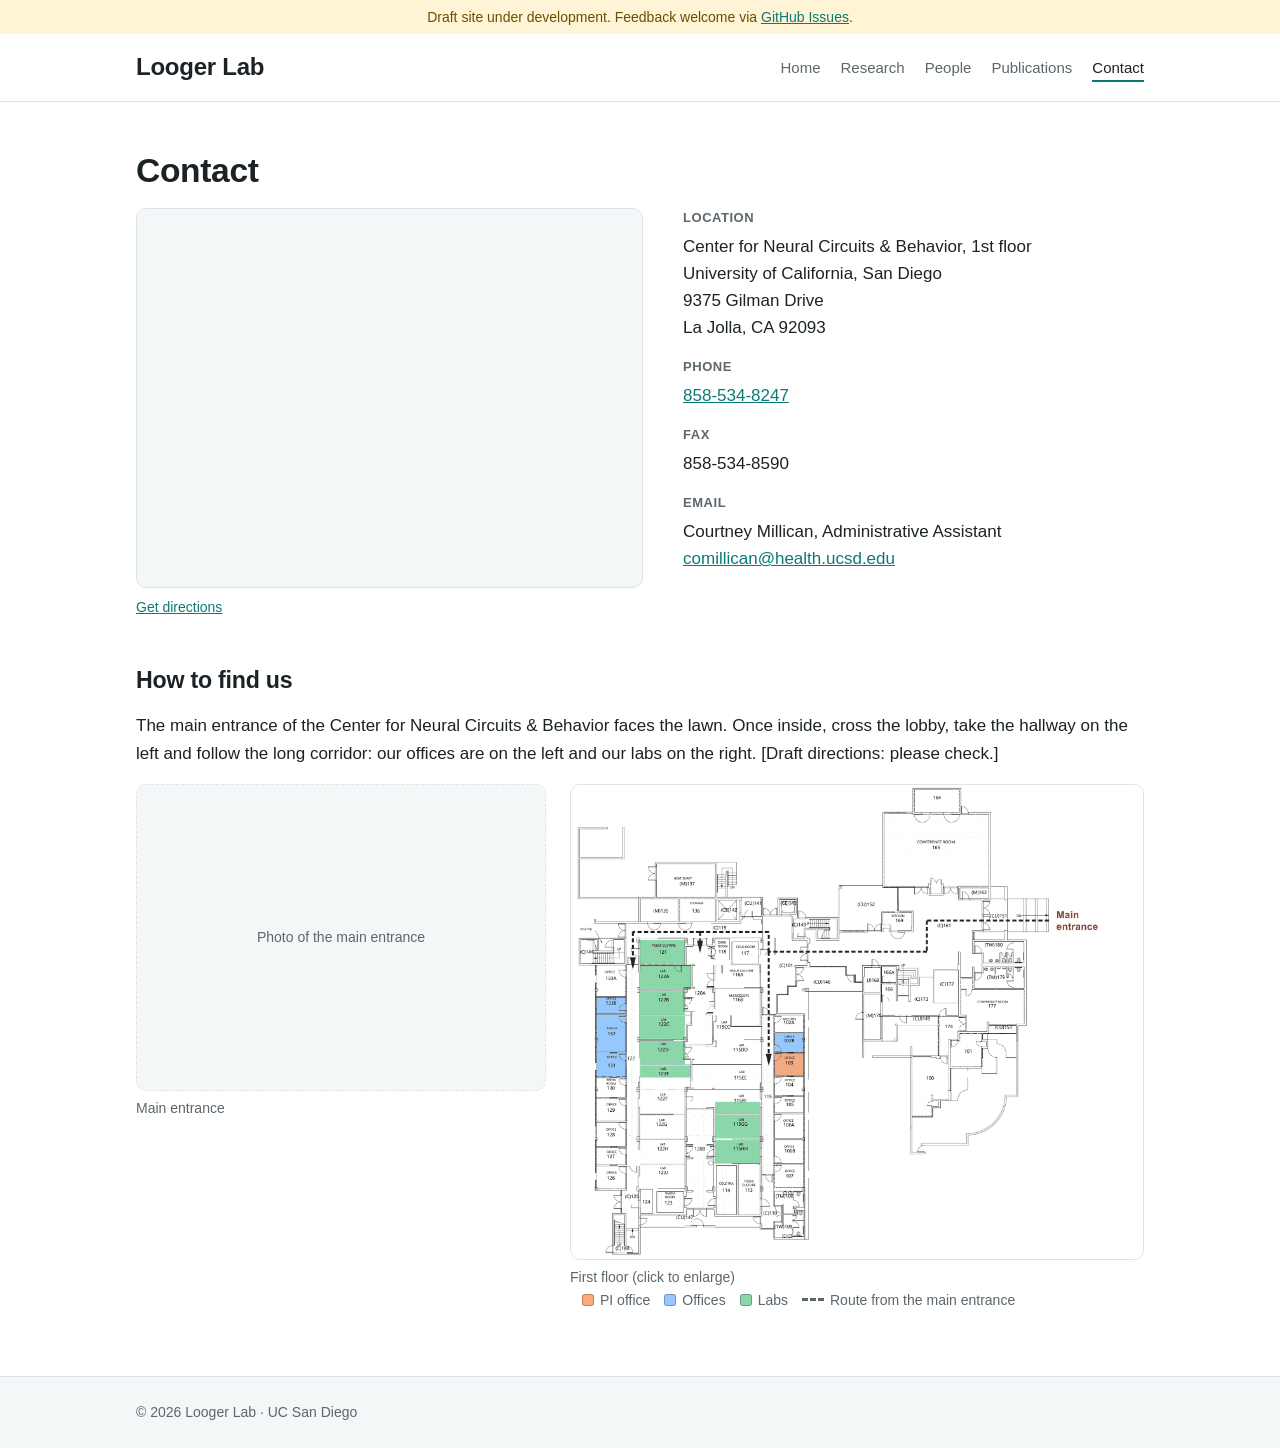
==== contact.html @ 71f17ec8 "Contact: How to find us section with annotated floor plan - Cleaned first-floor plan (no department " ====
<!doctype html>
<html lang="en">
<head>
  <meta charset="utf-8">
  <meta name="viewport" content="width=device-width, initial-scale=1">
  <!-- Draft: keep search engines out until launch. Remove this line when the site goes live. -->
  <meta name="robots" content="noindex, nofollow">
  <title>Contact · Looger Lab</title>
  <meta name="description" content="Contact and join the Looger Lab at UC San Diego.">
  <link rel="stylesheet" href="assets/css/style.css?v=be0a8bc3">
  <script src="assets/js/site.js?v=cc4ee8ab" defer></script>
</head>
<body>
  <main>
    <div class="container">
      <h1>Contact</h1>

      <div class="contact-layout">
        <div class="contact-map">
          <!-- Pin: Center for Neural Circuits & Behavior (32.875568, -117.238282) -->
          <iframe
            title="Map showing the Center for Neural Circuits and Behavior at UC San Diego"
            src="https://maps-api-ssl.google.com/maps?hl=en-US&amp;ll=32.875568,-117.238282&amp;q=32.875568,-117.238282+(Looger+Lab)&amp;z=17&amp;output=embed"
            loading="lazy"
            referrerpolicy="no-referrer-when-downgrade"
            allowfullscreen></iframe>
          <p class="map-link"><a href="https://www.google.com/maps/dir/?api=1&amp;destination=32.875568,-117.238282">Get directions</a></p>
        </div>

        <div class="contact-details">
          <dl>
            <dt>Location</dt>
            <dd>Center for Neural Circuits &amp; Behavior, 1st floor<br>University of California, San Diego<br>9375 Gilman Drive<br>La Jolla, CA 92093</dd>

            <dt>Phone</dt>
            <dd><a href="tel:+18585348247">858-534-8247</a></dd>

            <dt>Fax</dt>
            <dd>858-534-8590</dd>

            <dt>Email</dt>
            <dd>Courtney Millican, Administrative Assistant<br><a data-email="comillican [at] health.ucsd.edu">comillican [at] health.ucsd.edu</a></dd>
          </dl>
        </div>
      </div>

      <section class="find-us">
        <h2>How to find us</h2>
        <p>The main entrance of the Center for Neural Circuits &amp; Behavior faces the lawn. Once inside, cross the lobby, take the hallway on the left and follow the long corridor: our offices are on the left and our labs on the right. [Draft directions: please check.]</p>
        <div class="find-us-figures">
          <figure>
            <!-- Replace with: <img src="assets/img/contact/entrance.jpg" alt="Main entrance of the Center for Neural Circuits and Behavior"> -->
            <div class="figure-placeholder">Photo of the main entrance</div>
            <figcaption>Main entrance</figcaption>
          </figure>
          <figure class="floor-plan">
            <a href="assets/img/contact/floor-plan.png" title="Open the full-size floor plan"><img src="assets/img/contact/floor-plan.png" alt="First-floor plan of the Center for Neural Circuits and Behavior, with the Looger Lab offices and labs highlighted and a dashed route from the main entrance" loading="lazy"></a>
            <figcaption>
              First floor (click to enlarge)
              <span class="plan-legend">
                <span><i class="swatch swatch-pi"></i>PI office</span>
                <span><i class="swatch swatch-office"></i>Offices</span>
                <span><i class="swatch swatch-lab"></i>Labs</span>
                <span><i class="route-dash"></i>Route from the main entrance</span>
              </span>
            </figcaption>
          </figure>
        </div>
      </section>
    </div>
  </main>
</body>
</html>
---- assets/css/style.css ----
/* Looger Lab website — shared styles */

:root {
  --bg: #ffffff;
  --bg-alt: #f4f7f8;
  --text: #1c2326;
  --muted: #5b676d;
  --accent: #0b7a75;
  --accent-soft: #e2f1f0;
  --border: #dde3e6;
  --max: 1040px;
  --radius: 10px;
  --font: -apple-system, BlinkMacSystemFont, "Segoe UI", Roboto, "Helvetica Neue", Arial, sans-serif;
}

@media (prefers-color-scheme: dark) {
  :root {
    --bg: #12171a;
    --bg-alt: #1a2124;
    --text: #e4eaec;
    --muted: #9aa7ad;
    --accent: #4fc3bb;
    --accent-soft: #1d3231;
    --border: #2b3539;
  }
}

* { box-sizing: border-box; }

html { -webkit-text-size-adjust: 100%; }

body {
  margin: 0;
  font-family: var(--font);
  font-size: 17px;
  line-height: 1.6;
  color: var(--text);
  background: var(--bg);
  min-height: 100vh;
  display: flex;
  flex-direction: column;
}
body > main { flex: 1; }

img { max-width: 100%; height: auto; display: block; }

a { color: var(--accent); }
a:hover { text-decoration-thickness: 2px; }

.container {
  max-width: var(--max);
  margin: 0 auto;
  padding: 0 16px;
}

/* Draft banner — remove before launch */
.draft-banner {
  background: #fff4d6;
  color: #6b4e00;
  text-align: center;
  font-size: 14px;
  padding: 6px 16px;
}
@media (prefers-color-scheme: dark) {
  .draft-banner { background: #3a3110; color: #f3dc94; }
}

/* Header & navigation */
.site-header {
  border-bottom: 1px solid var(--border);
  background: var(--bg);
  position: sticky;
  top: 0;
  z-index: 10;
}
.site-header .container {
  display: flex;
  align-items: center;
  justify-content: space-between;
  gap: 16px;
  flex-wrap: wrap;
  padding-top: 14px;
  padding-bottom: 14px;
}
.brand {
  font-weight: 700;
  font-size: 24px;
  color: var(--text);
  text-decoration: none;
  letter-spacing: -0.01em;
}

.site-nav ul {
  list-style: none;
  margin: 0;
  padding: 0;
  display: flex;
  flex-wrap: wrap;
  gap: 4px 20px;
}
.site-nav a {
  color: var(--muted);
  text-decoration: none;
  font-size: 15px;
  font-weight: 500;
  padding: 4px 0;
  border-bottom: 2px solid transparent;
}
.site-nav a:hover { color: var(--text); }
.site-nav a[aria-current="page"] {
  color: var(--text);
  border-bottom-color: var(--accent);
}

/* Main content */
main { padding: 48px 0 64px; }

h1, h2, h3 { line-height: 1.25; letter-spacing: -0.01em; }
h1 { font-size: 2.1rem; margin: 0 0 16px; }
h2 { font-size: 1.45rem; margin: 40px 0 12px; }
h3 { font-size: 1.1rem; margin: 0 0 6px; }

.lead { font-size: 1.15rem; color: var(--muted); max-width: 720px; }

.placeholder {
  background: var(--accent-soft);
  border-left: 3px solid var(--accent);
  padding: 10px 14px;
  border-radius: 4px;
  font-size: 15px;
  color: var(--muted);
}

/* Hero */
.hero {
  background: var(--bg-alt);
  border-bottom: 1px solid var(--border);
  padding: 64px 0;
}
.hero h1 { font-size: 2.5rem; max-width: 760px; }

.button {
  display: inline-block;
  background: var(--accent);
  color: #fff;
  padding: 10px 18px;
  border-radius: 6px;
  text-decoration: none;
  font-weight: 600;
  margin-top: 12px;
}
@media (prefers-color-scheme: dark) {
  .button { color: #0d1a19; }
}

/* Card grid (research areas, people) */
.grid {
  display: grid;
  grid-template-columns: repeat(auto-fill, minmax(240px, 1fr));
  gap: 20px;
  margin-top: 20px;
}
.card {
  border: 1px solid var(--border);
  border-radius: var(--radius);
  padding: 20px;
  background: var(--bg);
}
.card p { margin: 0; color: var(--muted); font-size: 15px; }

/* People */
.person { text-align: center; }
.person .photo {
  width: 120px;
  height: 120px;
  border-radius: 50%;
  margin: 0 auto 12px;
  background: var(--bg-alt);
  border: 1px solid var(--border);
  object-fit: cover;
}
.person .role { color: var(--accent); font-size: 14px; font-weight: 600; margin-bottom: 6px; }

/* Publications */
.pub-list { list-style: none; padding: 0; margin: 0; }
.pub-list li {
  padding: 14px 0;
  border-bottom: 1px solid var(--border);
}
.pub-list .title { font-weight: 600; }
.pub-list .meta { color: var(--muted); font-size: 15px; }

/* Footer */
.site-footer {
  border-top: 1px solid var(--border);
  background: var(--bg-alt);
  color: var(--muted);
  font-size: 14px;
  padding: 24px 0;
}

/* People grid & profile pages */
.people-grid { grid-template-columns: repeat(auto-fill, minmax(190px, 1fr)); }
.person-link {
  display: block;
  color: inherit;
  text-decoration: none;
  transition: border-color 0.15s ease, transform 0.15s ease;
}
.person-link:hover { border-color: var(--accent); transform: translateY(-2px); }
.person-link:focus-visible { outline: 3px solid var(--accent); outline-offset: 2px; }
.person .photo { object-position: center 25%; }
.person h3 { margin-top: 4px; }

.alumni-list { padding-left: 20px; }
.alumni-list li { margin-bottom: 6px; }
.alumni-list .now { color: var(--muted); }

.back { margin: 0 0 20px; font-size: 15px; }
.back a { text-decoration: none; }
.profile-header {
  display: flex;
  gap: 28px;
  align-items: center;
  margin-bottom: 28px;
}
.profile-header h1 { margin-bottom: 4px; }
.profile-header .role { color: var(--accent); font-weight: 600; margin: 0 0 6px; }
.profile-header .links { margin: 0; font-size: 15px; }
.profile-photo {
  width: 180px;
  height: 180px;
  flex-shrink: 0;
  border-radius: 50%;
  object-fit: cover;
  object-position: center 25%;
  background: var(--bg-alt);
  border: 1px solid var(--border);
}
.profile-body { max-width: 760px; }
/* Citations (shared by profile pages and the Publications page) */
.pub-list .ref { line-height: 1.5; }
.pub-list .authors strong { color: var(--text); font-weight: 700; }
.pub-list .pub-title { font-weight: 400; }
.pub-list .links { font-size: 14px; margin-top: 4px; }
.pub-list .tag {
  display: inline-block;
  margin-left: 8px;
  padding: 0 7px;
  font-size: 12px;
  line-height: 18px;
  border-radius: 9px;
  background: var(--accent-soft);
  color: var(--accent);
  vertical-align: 1px;
}
.pub-count { color: var(--muted); font-size: 14px; margin: 8px 0 0; }
.pub-list .footnote { font-size: 13px; color: var(--muted); margin-top: 2px; }
.show-authors {
  font: inherit;
  font-size: 13px;
  color: var(--accent);
  background: none;
  border: 0;
  padding: 0;
  cursor: pointer;
  text-decoration: underline;
}

/* Research sections */
.research-area { max-width: 760px; }

/* Small extras used by data-driven sections */
.loading { color: var(--muted); }
.person .now { font-style: italic; margin-top: 4px; }
.card .links { margin-top: 8px; font-size: 14px; }
.pub-list .links { font-size: 14px; margin-top: 2px; }
.area-image { border-radius: 6px; margin-bottom: 12px; aspect-ratio: 16 / 9; object-fit: cover; width: 100%; }
.resource-list li { margin-bottom: 6px; }

.pub-search {
  width: 100%;
  max-width: 480px;
  font: inherit;
  font-size: 15px;
  padding: 9px 12px;
  margin-top: 8px;
  border: 1px solid var(--border);
  border-radius: 6px;
  background: var(--bg);
  color: var(--text);
}
.pub-search:focus { outline: 2px solid var(--accent); outline-offset: 1px; }

/* Mobile menu button (hidden on wide screens) */
.nav-toggle {
  display: none;
  width: 40px;
  height: 40px;
  border: 1px solid var(--border);
  border-radius: 6px;
  background: var(--bg);
  cursor: pointer;
  padding: 0;
  position: relative;
}
.nav-toggle-bar,
.nav-toggle-bar::before,
.nav-toggle-bar::after {
  position: absolute;
  left: 10px;
  width: 18px;
  height: 2px;
  background: var(--text);
  content: "";
}
.nav-toggle-bar { top: 19px; }
.nav-toggle-bar::before { top: -6px; left: 0; }
.nav-toggle-bar::after { top: 6px; left: 0; }

/* Slideshow (home page) */
.slideshow-section { margin-top: 28px; width: 100%; }
.slideshow {
  position: relative;
  aspect-ratio: 21 / 9;
  width: 100%;
  overflow: hidden;
  border-radius: var(--radius);
  background: var(--bg-alt);
}
.slide {
  position: absolute;
  inset: 0;
  margin: 0;
  opacity: 0;
  transition: opacity 0.9s ease;
}
.slide.active { opacity: 1; }
.slide img { width: 100%; height: 100%; object-fit: cover; }
.slide figcaption {
  position: absolute;
  left: 0;
  right: 0;
  bottom: 0;
  padding: 40px 24px 34px;
  background: linear-gradient(transparent, rgba(0, 0, 0, 0.6));
  color: #fff;
  display: flex;
  flex-wrap: wrap;
  align-items: baseline;
  gap: 4px 14px;
}
.slide-caption { font-weight: 600; font-size: 16px; }
.slide-credit { font-size: 12px; color: rgba(255, 255, 255, 0.75); }
a.slide-credit:hover { color: #fff; }
.slide-nav {
  position: absolute;
  top: 50%;
  transform: translateY(-50%);
  width: 44px;
  height: 44px;
  border: 0;
  border-radius: 50%;
  background: rgba(0, 0, 0, 0.35);
  color: #fff;
  font-size: 28px;
  line-height: 1;
  cursor: pointer;
  opacity: 0.8;
}
.slide-nav:hover, .slide-nav:focus-visible { opacity: 1; background: rgba(0, 0, 0, 0.55); }
.slide-prev { left: 16px; }
.slide-next { right: 16px; }
.slide-dots {
  position: absolute;
  bottom: 12px;
  left: 0;
  right: 0;
  display: flex;
  justify-content: center;
  gap: 8px;
}
.slide-dot {
  width: 9px;
  height: 9px;
  padding: 0;
  border: 0;
  border-radius: 50%;
  background: rgba(255, 255, 255, 0.5);
  cursor: pointer;
}
.slide-dot.active { background: #fff; }
.slideshow button:focus-visible { outline: 2px solid #fff; outline-offset: 2px; }
@media (prefers-reduced-motion: reduce) { .slide { transition: none; } }

/* Home intro */
.intro { padding: 48px 0 8px; }
.intro h1 { font-size: 2.3rem; margin-bottom: 12px; }
.intro .lead { max-width: 820px; }

@media (max-width: 600px) {
  body { font-size: 16px; }
  .hero { padding: 40px 0; }
  .hero h1 { font-size: 1.9rem; }
  main { padding: 32px 0 48px; }

  .nav-toggle { display: block; }
  .site-nav ul { display: none; }
  .site-nav ul.open {
    display: flex;
    flex-direction: column;
    position: absolute;
    left: 0;
    right: 0;
    top: 100%;
    background: var(--bg);
    border-bottom: 1px solid var(--border);
    padding: 8px 16px 16px;
    gap: 0;
  }
  .site-nav ul.open a { display: block; padding: 10px 0; }
  .site-header { position: sticky; }

  .people-grid { grid-template-columns: repeat(2, 1fr); gap: 12px; }
  .people-grid .card { padding: 14px 10px; }
  .people-grid .photo { width: 96px; height: 96px; }
  .profile-header { flex-direction: column; align-items: flex-start; gap: 16px; }
  .profile-photo { width: 140px; height: 140px; }
  .slideshow { aspect-ratio: 4 / 3; }
  .slide figcaption { padding: 32px 16px 30px; }
  .slide-caption { font-size: 14px; }
  .slide-nav { width: 36px; height: 36px; font-size: 22px; }
  .slide-prev { left: 8px; }
  .slide-next { right: 8px; }
  .intro { padding-top: 32px; }
  .intro h1 { font-size: 1.8rem; }
}

.slideshow-section + main { padding-top: 0; }
.slideshow-section + main .intro { padding-top: 36px; }

/* Research overview cards and detail pages */
.area-grid {
  display: grid;
  grid-template-columns: 1fr;
  gap: 24px;
  margin-top: 24px;
}
.area-card {
  display: flex;
  flex-direction: row;
  border: 1px solid var(--border);
  border-radius: var(--radius);
  overflow: hidden;
  background: var(--bg);
  color: inherit;
  text-decoration: none;
  transition: border-color 0.15s ease, transform 0.15s ease;
}
a.area-card:hover { border-color: var(--accent); transform: translateY(-2px); }
a.area-card:focus-visible { outline: 3px solid var(--accent); outline-offset: 2px; }
.area-card-image { width: 260px; flex-shrink: 0; aspect-ratio: 3 / 2; object-fit: cover; background: var(--bg-alt); align-self: stretch; }
.area-card-body { padding: 20px 24px; display: flex; flex-direction: column; justify-content: center; flex: 1; }
.area-card-body h2 { font-size: 1.2rem; margin: 0 0 8px; }
.area-card-body p { margin: 0 0 12px; color: var(--muted); font-size: 15px; }
.area-card-body .more { margin-top: auto; color: var(--accent); font-weight: 600; font-size: 15px; }
.area-figure { margin: 8px 0 24px; max-width: 760px; }
.area-figure img { width: 100%; border-radius: var(--radius); max-height: 420px; object-fit: cover; }
.area-figure figcaption { font-size: 12px; color: var(--muted); margin-top: 6px; }
.area-figure figcaption a { color: var(--muted); }

@media (max-width: 700px) {
  .area-card-image { width: 96px; aspect-ratio: 1 / 1; align-self: flex-start; margin: 16px 0 16px 16px; border-radius: 8px; }
  .area-card-body { padding: 14px 16px; justify-content: flex-start; }
  .area-card-body h2 { font-size: 1.05rem; }
  .area-card-body p { font-size: 14px; }
}

/* People page: PI feature, filter tabs */
.pi-feature {
  display: flex;
  gap: 32px;
  align-items: center;
  margin: 8px 0 40px;
}
.pi-photo {
  width: 220px;
  height: 220px;
  flex-shrink: 0;
  border-radius: 50%;
  object-fit: cover;
  object-position: center 25%;
  background: var(--bg-alt);
  border: 1px solid var(--border);
}
.pi-text h2 { margin: 0 0 8px; font-size: 1.6rem; }
.pi-text .role { color: var(--accent); font-weight: 600; line-height: 1.7; margin: 0 0 8px; }
.pi-text .button { margin-top: 8px; }

.people-tabs {
  display: flex;
  flex-wrap: wrap;
  gap: 4px 28px;
  border-bottom: 1px solid var(--border);
  margin-bottom: 8px;
}
.people-tab {
  font: inherit;
  font-size: 15px;
  font-weight: 500;
  color: var(--muted);
  background: none;
  border: 0;
  border-bottom: 2px solid transparent;
  padding: 10px 0;
  margin-bottom: -1px;
  cursor: pointer;
}
.people-tab:hover { color: var(--text); }
.people-tab.active { color: var(--text); border-bottom-color: var(--accent); }
.people-tab:focus-visible { outline: 2px solid var(--accent); outline-offset: 2px; }
.people-grid .card[hidden] { display: none; }
.alumni-heading { margin-top: 48px; }

@media (max-width: 600px) {
  .pi-feature { flex-direction: column; align-items: flex-start; gap: 16px; }
  .pi-photo { width: 160px; height: 160px; }
  .people-tabs { gap: 4px 18px; }
}

/* Visually hidden but read by screen readers */
.visually-hidden {
  position: absolute !important;
  width: 1px; height: 1px;
  padding: 0; margin: -1px;
  overflow: hidden; clip: rect(0 0 0 0);
  white-space: nowrap; border: 0;
}

/* Contact page: map on the left, details on the right */
.contact-layout {
  display: grid;
  grid-template-columns: minmax(0, 1.1fr) minmax(0, 1fr);
  gap: 40px;
  align-items: start;
  margin-top: 8px;
}
.contact-map iframe {
  display: block;
  width: 100%;
  aspect-ratio: 4 / 3;
  border: 1px solid var(--border);
  border-radius: var(--radius);
  background: var(--bg-alt);
}
.map-link { margin: 8px 0 0; font-size: 14px; }
.contact-details h2 { margin: 0 0 12px; }
.contact-details dl { margin: 0; }
.contact-details dt:first-child { margin-top: 0; }
.contact-details dt {
  font-size: 13px;
  font-weight: 600;
  text-transform: uppercase;
  letter-spacing: 0.04em;
  color: var(--muted);
  margin-top: 16px;
}
.contact-details dd { margin: 4px 0 0; }

@media (max-width: 760px) {
  .contact-layout { grid-template-columns: 1fr; gap: 24px; }
}
.profile-header .contact-info { margin: 0 0 6px; font-size: 15px; color: var(--muted); }

/* Contact page: How to find us */
.find-us { margin-top: 48px; }
.find-us-figures {
  display: grid;
  grid-template-columns: minmax(0, 1fr) minmax(0, 1.4fr);
  gap: 24px;
  margin-top: 16px;
}
.find-us-figures figure { margin: 0; }
.find-us-figures img {
  display: block;
  width: 100%;
  border-radius: var(--radius);
  border: 1px solid var(--border);
  background: #fff;
}
.find-us-figures figcaption { font-size: 14px; color: var(--muted); margin-top: 6px; }
.figure-placeholder {
  aspect-ratio: 4 / 3;
  display: flex;
  align-items: center;
  justify-content: center;
  text-align: center;
  padding: 16px;
  border: 1px dashed var(--border);
  border-radius: var(--radius);
  background: var(--bg-alt);
  color: var(--muted);
  font-size: 14px;
}
@media (max-width: 760px) {
  .find-us-figures { grid-template-columns: 1fr; }
}
.plan-legend { display: inline-flex; flex-wrap: wrap; gap: 4px 14px; margin-left: 12px; }
.plan-legend span { display: inline-flex; align-items: center; gap: 6px; }
.swatch { display: inline-block; width: 12px; height: 12px; border-radius: 3px; border: 1px solid rgba(0,0,0,0.25); }
.swatch-pi { background: #ffaa78; }
.swatch-office { background: #96c8ff; }
.swatch-lab { background: #8cd7aa; }
.route-dash { display: inline-block; width: 22px; border-top: 3px dashed currentColor; }
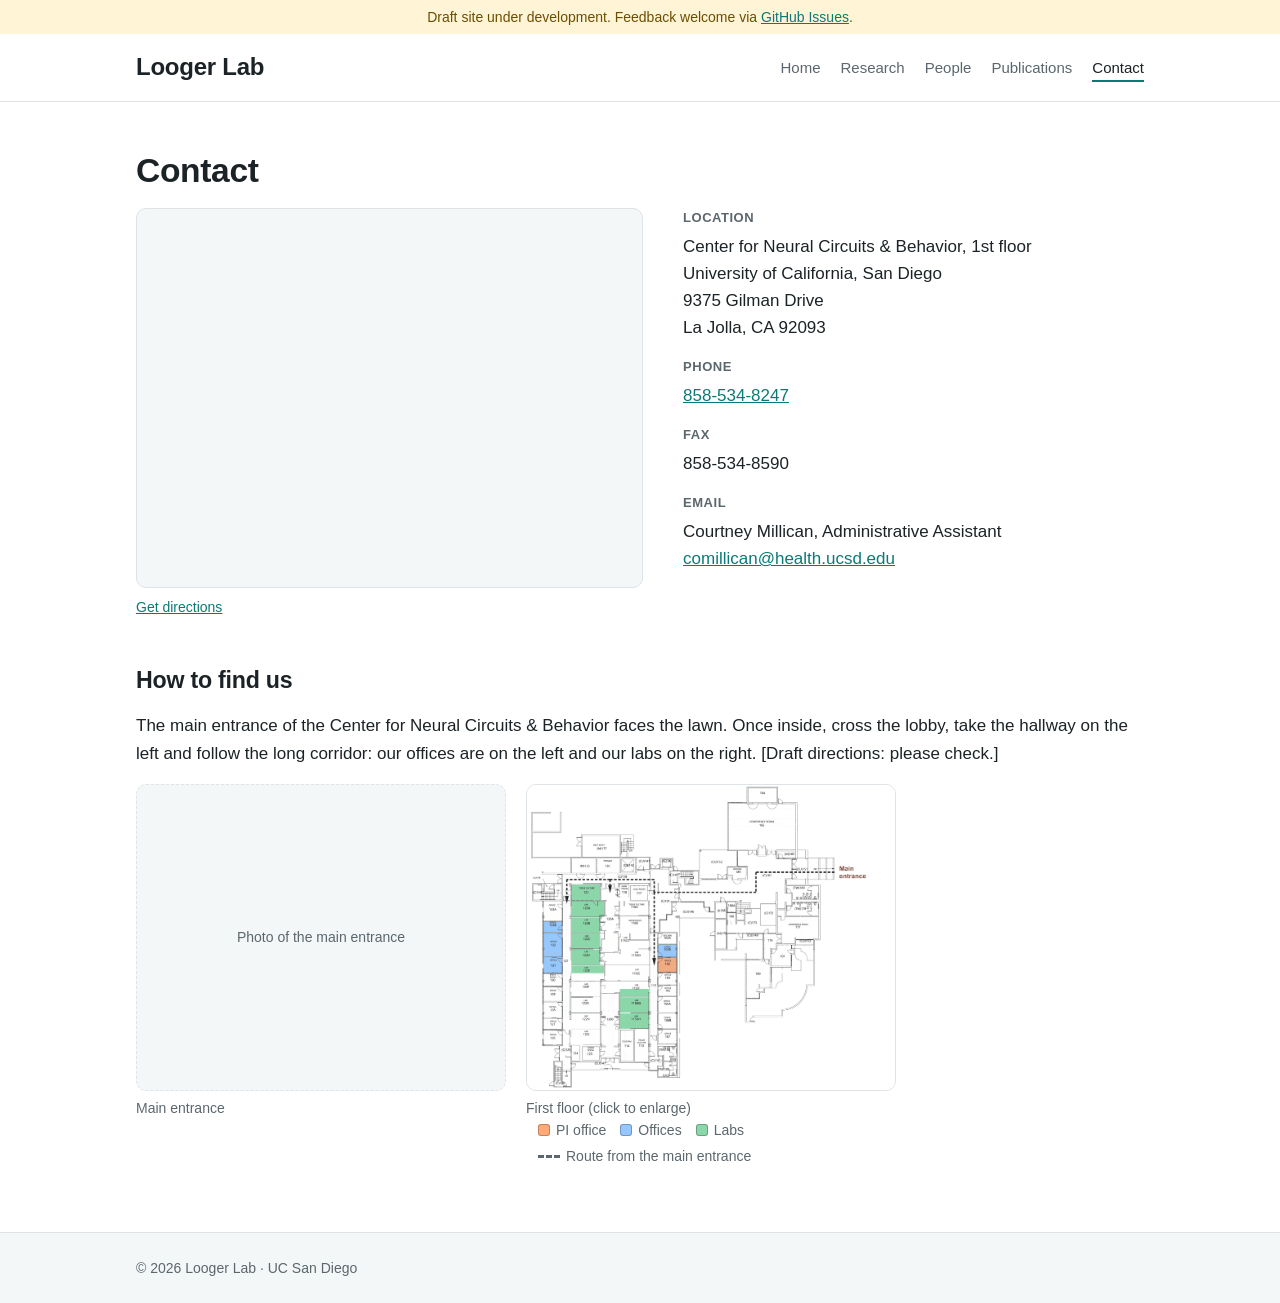
==== commit 34b5c134: "Contact: entrance photo and floor plan side by side, smaller Co-Authored-By: Claude Opus 5.5 <norepl" ====
--- a/contact.html
+++ b/contact.html
@@ -7,7 +7,7 @@
   <meta name="robots" content="noindex, nofollow">
   <title>Contact · Looger Lab</title>
   <meta name="description" content="Contact and join the Looger Lab at UC San Diego.">
-  <link rel="stylesheet" href="assets/css/style.css?v=be0a8bc3">
+  <link rel="stylesheet" href="assets/css/style.css?v=8daa6d3a">
   <script src="assets/js/site.js?v=cc4ee8ab" defer></script>
 </head>
 <body>
--- a/assets/css/style.css
+++ b/assets/css/style.css
@@ -576,10 +576,13 @@
 .find-us { margin-top: 48px; }
 .find-us-figures {
   display: grid;
-  grid-template-columns: minmax(0, 1fr) minmax(0, 1.4fr);
-  gap: 24px;
+  grid-template-columns: minmax(0, 1fr) minmax(0, 1fr);
+  gap: 20px;
+  max-width: 760px;
   margin-top: 16px;
 }
+.find-us-figures img,
+.find-us-figures .figure-placeholder { aspect-ratio: 1800 / 1493; object-fit: contain; }
 .find-us-figures figure { margin: 0; }
 .find-us-figures img {
   display: block;
@@ -602,8 +605,9 @@
   color: var(--muted);
   font-size: 14px;
 }
-@media (max-width: 760px) {
-  .find-us-figures { grid-template-columns: 1fr; }
+@media (max-width: 560px) {
+  .find-us-figures { gap: 10px; }
+  .find-us-figures figcaption { font-size: 12px; }
 }
 .plan-legend { display: inline-flex; flex-wrap: wrap; gap: 4px 14px; margin-left: 12px; }
 .plan-legend span { display: inline-flex; align-items: center; gap: 6px; }
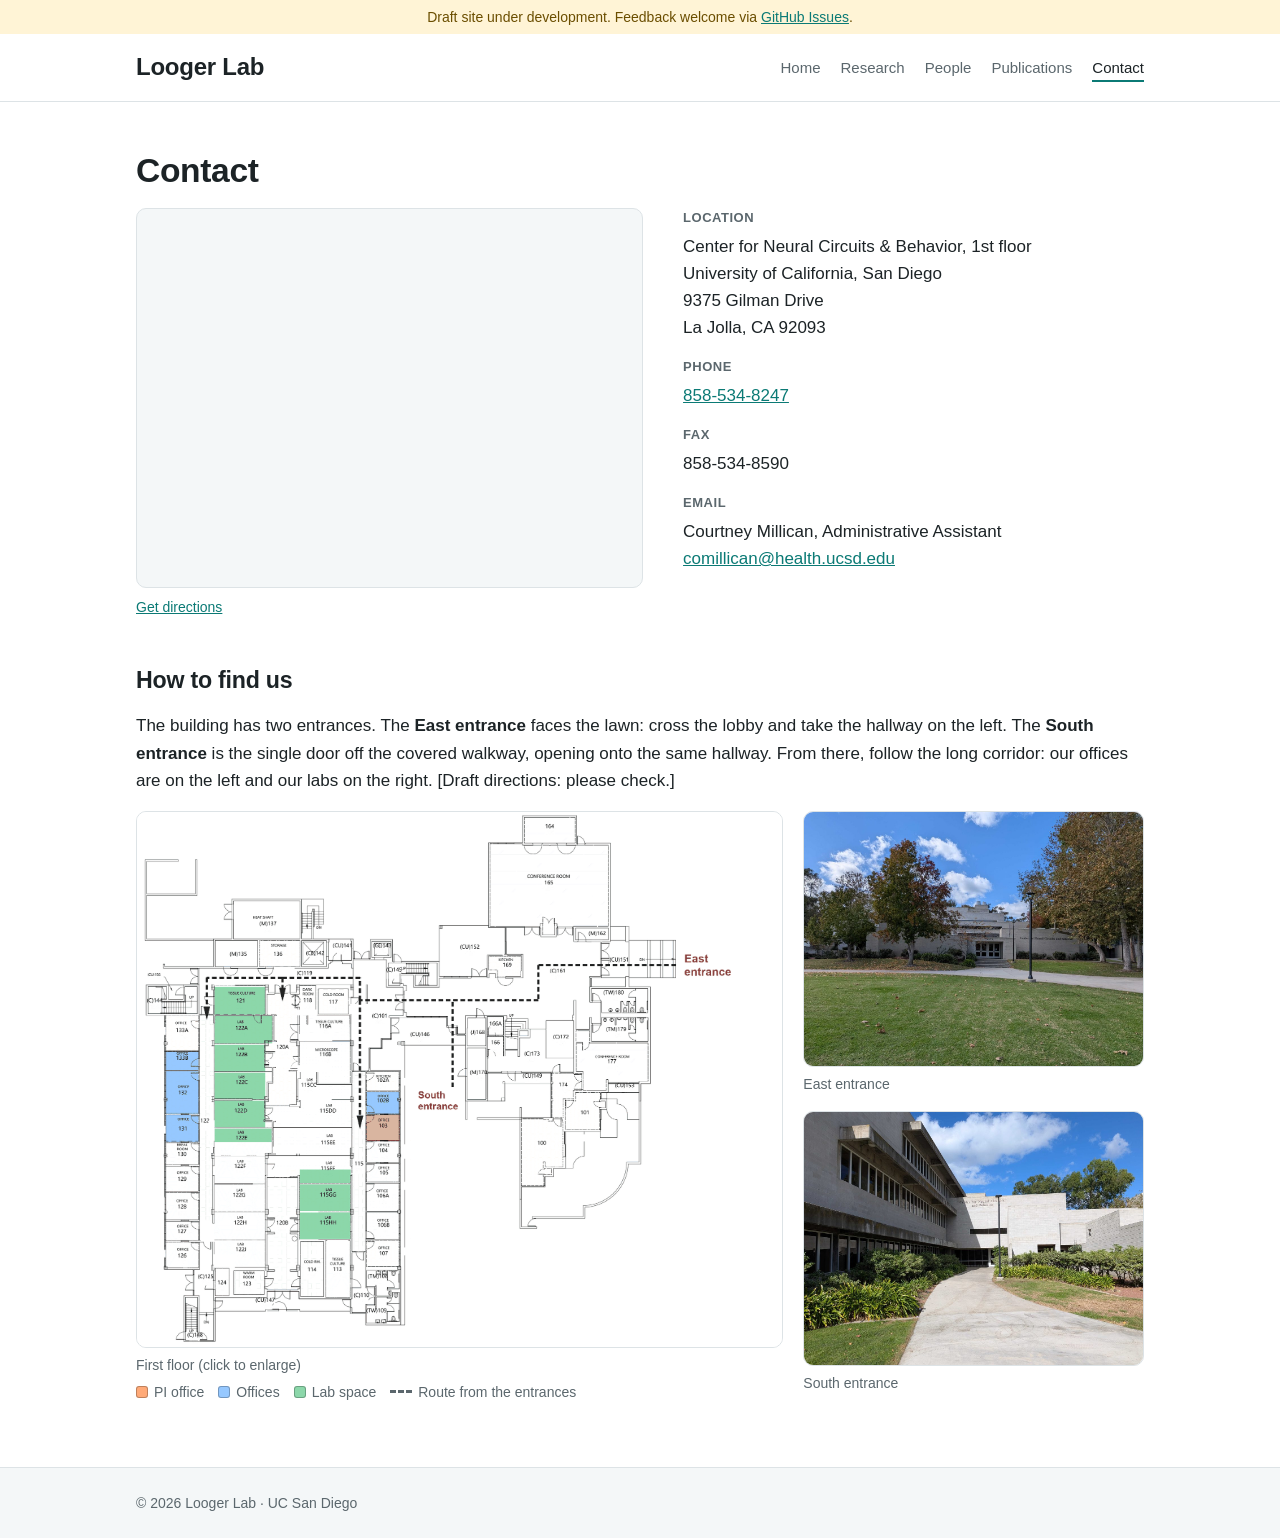
==== commit 63d7d3be: "Contact: East and South entrances with photos; map beside stacked photos - Floor plan: 'East entranc" ====
--- a/contact.html
+++ b/contact.html
@@ -7,7 +7,7 @@
   <meta name="robots" content="noindex, nofollow">
   <title>Contact · Looger Lab</title>
   <meta name="description" content="Contact and join the Looger Lab at UC San Diego.">
-  <link rel="stylesheet" href="assets/css/style.css?v=8daa6d3a">
+  <link rel="stylesheet" href="assets/css/style.css?v=94b24c3e">
   <script src="assets/js/site.js?v=cc4ee8ab" defer></script>
 </head>
 <body>
@@ -46,25 +46,30 @@
 
       <section class="find-us">
         <h2>How to find us</h2>
-        <p>The main entrance of the Center for Neural Circuits &amp; Behavior faces the lawn. Once inside, cross the lobby, take the hallway on the left and follow the long corridor: our offices are on the left and our labs on the right. [Draft directions: please check.]</p>
+        <p>The building has two entrances. The <strong>East entrance</strong> faces the lawn: cross the lobby and take the hallway on the left. The <strong>South entrance</strong> is the single door off the covered walkway, opening onto the same hallway. From there, follow the long corridor: our offices are on the left and our labs on the right. [Draft directions: please check.]</p>
         <div class="find-us-figures">
-          <figure>
-            <!-- Replace with: <img src="assets/img/contact/entrance.jpg" alt="Main entrance of the Center for Neural Circuits and Behavior"> -->
-            <div class="figure-placeholder">Photo of the main entrance</div>
-            <figcaption>Main entrance</figcaption>
-          </figure>
           <figure class="floor-plan">
-            <a href="assets/img/contact/floor-plan.png" title="Open the full-size floor plan"><img src="assets/img/contact/floor-plan.png" alt="First-floor plan of the Center for Neural Circuits and Behavior, with the Looger Lab offices and labs highlighted and a dashed route from the main entrance" loading="lazy"></a>
+            <a href="assets/img/contact/floor-plan.png" title="Open the full-size floor plan"><img src="assets/img/contact/floor-plan.png" alt="First-floor plan of the Center for Neural Circuits and Behavior, with the Looger Lab offices and labs highlighted and dashed routes from the East and South entrances" loading="lazy"></a>
             <figcaption>
               First floor (click to enlarge)
               <span class="plan-legend">
                 <span><i class="swatch swatch-pi"></i>PI office</span>
                 <span><i class="swatch swatch-office"></i>Offices</span>
-                <span><i class="swatch swatch-lab"></i>Labs</span>
-                <span><i class="route-dash"></i>Route from the main entrance</span>
+                <span><i class="swatch swatch-lab"></i>Lab space</span>
+                <span><i class="route-dash"></i>Route from the entrances</span>
               </span>
             </figcaption>
           </figure>
+          <div class="entrance-photos">
+            <figure>
+              <img src="assets/img/contact/entrance-east.jpg" alt="East entrance of the Center for Neural Circuits and Behavior, seen across the lawn" loading="lazy">
+              <figcaption>East entrance</figcaption>
+            </figure>
+            <figure>
+              <img src="assets/img/contact/entrance-south.jpg" alt="South entrance of the Center for Neural Circuits and Behavior, at the end of a walkway" loading="lazy">
+              <figcaption>South entrance</figcaption>
+            </figure>
+          </div>
         </div>
       </section>
     </div>
--- a/assets/css/style.css
+++ b/assets/css/style.css
@@ -576,13 +576,13 @@
 .find-us { margin-top: 48px; }
 .find-us-figures {
   display: grid;
-  grid-template-columns: minmax(0, 1fr) minmax(0, 1fr);
+  grid-template-columns: minmax(0, 1.9fr) minmax(0, 1fr);
   gap: 20px;
-  max-width: 760px;
+  align-items: start;
   margin-top: 16px;
 }
-.find-us-figures img,
-.find-us-figures .figure-placeholder { aspect-ratio: 1800 / 1493; object-fit: contain; }
+.entrance-photos { display: grid; gap: 16px; }
+.entrance-photos img { aspect-ratio: 4 / 3; object-fit: cover; }
 .find-us-figures figure { margin: 0; }
 .find-us-figures img {
   display: block;
@@ -605,14 +605,15 @@
   color: var(--muted);
   font-size: 14px;
 }
-@media (max-width: 560px) {
-  .find-us-figures { gap: 10px; }
-  .find-us-figures figcaption { font-size: 12px; }
-}
-.plan-legend { display: inline-flex; flex-wrap: wrap; gap: 4px 14px; margin-left: 12px; }
+@media (max-width: 640px) {
+  .find-us-figures { grid-template-columns: 1fr; }
+  .entrance-photos { grid-template-columns: 1fr 1fr; gap: 10px; }
+}
+.plan-legend { display: flex; flex-wrap: wrap; gap: 4px 14px; margin-top: 4px; }
 .plan-legend span { display: inline-flex; align-items: center; gap: 6px; }
 .swatch { display: inline-block; width: 12px; height: 12px; border-radius: 3px; border: 1px solid rgba(0,0,0,0.25); }
 .swatch-pi { background: #ffaa78; }
 .swatch-office { background: #96c8ff; }
 .swatch-lab { background: #8cd7aa; }
 .route-dash { display: inline-block; width: 22px; border-top: 3px dashed currentColor; }
+.find-us-figures > * { min-width: 0; }
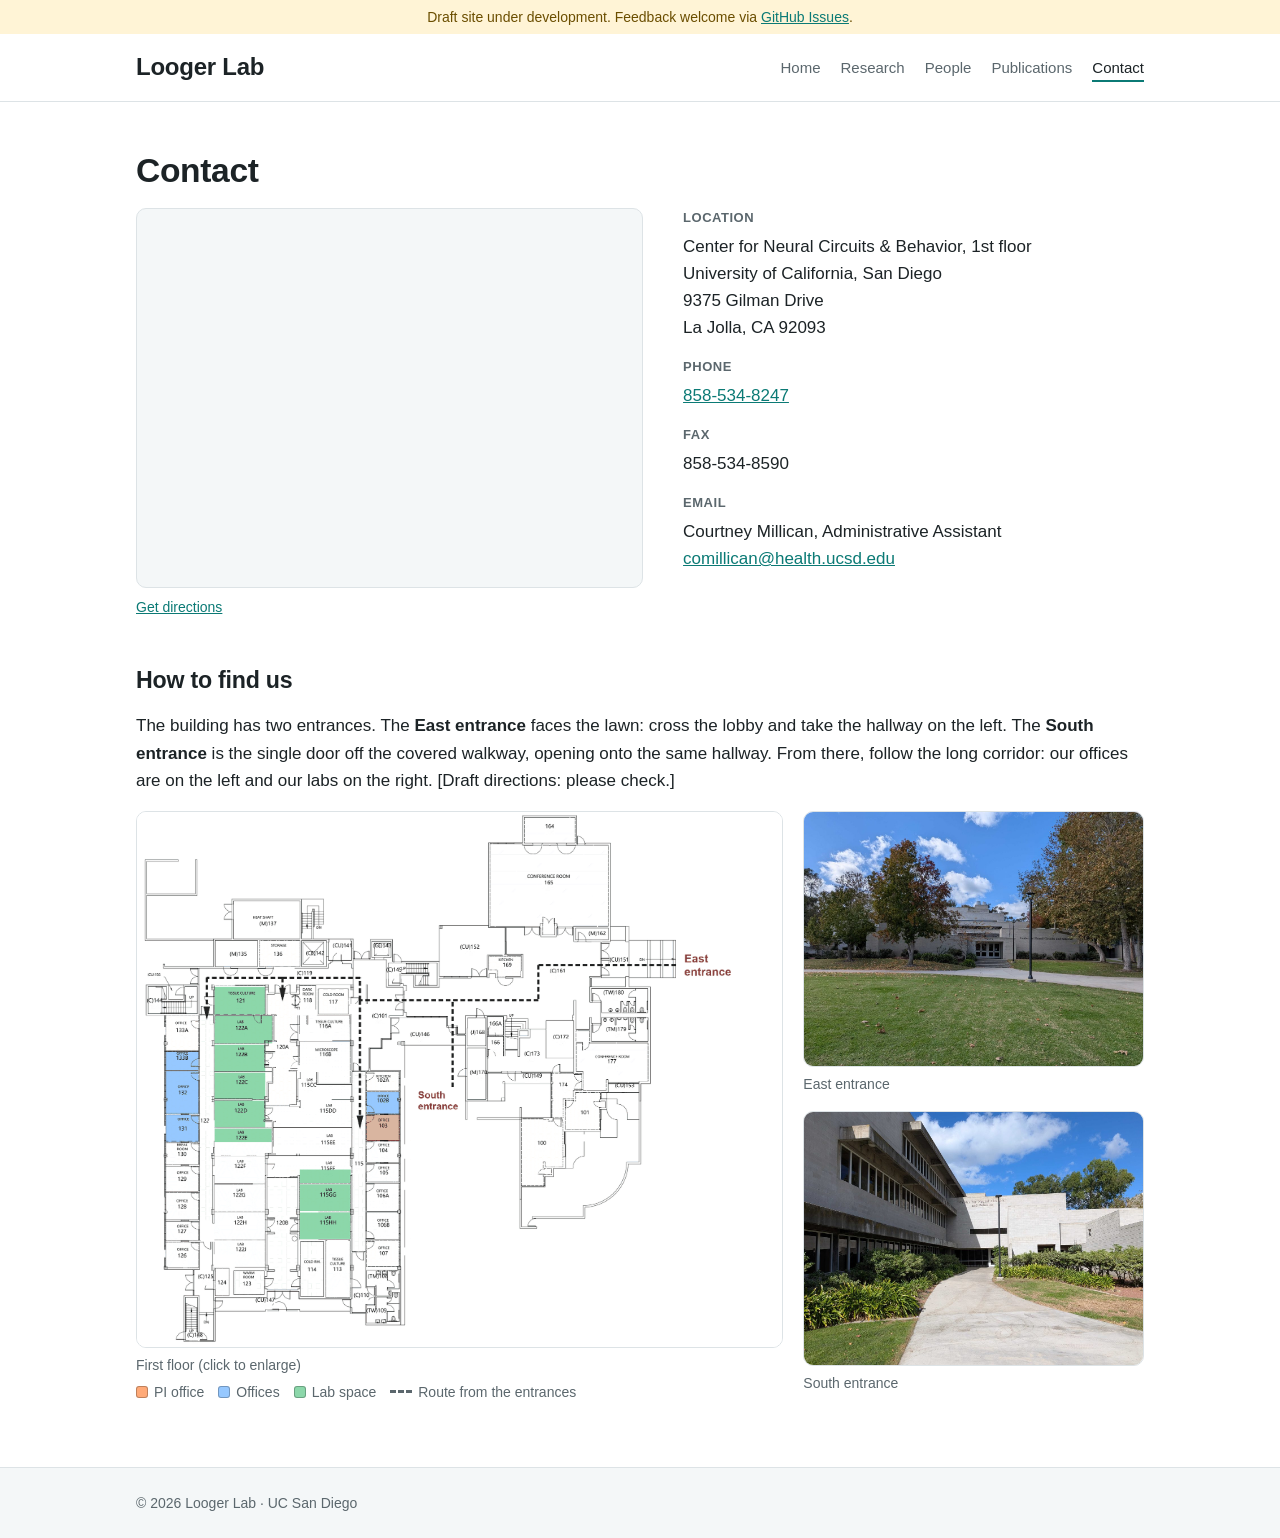
==== commit db133512: "Publications: search bar with year dropdown and tag chips; small fixes - Search box + 'All years' dr" ====
--- a/contact.html
+++ b/contact.html
@@ -7,8 +7,8 @@
   <meta name="robots" content="noindex, nofollow">
   <title>Contact · Looger Lab</title>
   <meta name="description" content="Contact and join the Looger Lab at UC San Diego.">
-  <link rel="stylesheet" href="assets/css/style.css?v=94b24c3e">
-  <script src="assets/js/site.js?v=cc4ee8ab" defer></script>
+  <link rel="stylesheet" href="assets/css/style.css?v=d467db86">
+  <script src="assets/js/site.js?v=5abb5541" defer></script>
 </head>
 <body>
   <main>
--- a/assets/css/style.css
+++ b/assets/css/style.css
@@ -254,7 +254,6 @@
   color: var(--accent);
   vertical-align: 1px;
 }
-.pub-count { color: var(--muted); font-size: 14px; margin: 8px 0 0; }
 .pub-list .footnote { font-size: 13px; color: var(--muted); margin-top: 2px; }
 .show-authors {
   font: inherit;
@@ -278,19 +277,56 @@
 .area-image { border-radius: 6px; margin-bottom: 12px; aspect-ratio: 16 / 9; object-fit: cover; width: 100%; }
 .resource-list li { margin-bottom: 6px; }
 
-.pub-search {
-  width: 100%;
-  max-width: 480px;
+/* Publications page: search bar, year dropdown, tag chips */
+.pub-controls {
+  margin: 20px 0 8px;
+  padding-bottom: 16px;
+  border-bottom: 1px solid var(--border);
+}
+.pub-controls-row { display: flex; gap: 10px; }
+.pub-search, .pub-select {
   font: inherit;
   font-size: 15px;
-  padding: 9px 12px;
-  margin-top: 8px;
-  border: 1px solid var(--border);
-  border-radius: 6px;
+  height: 42px;
+  padding: 0 12px;
+  border: 1px solid var(--border);
+  border-radius: 8px;
   background: var(--bg);
   color: var(--text);
 }
-.pub-search:focus { outline: 2px solid var(--accent); outline-offset: 1px; }
+.pub-search { flex: 1; min-width: 0; }
+.pub-select { flex: 0 0 auto; padding-right: 8px; cursor: pointer; }
+.pub-search:focus, .pub-select:focus { outline: 2px solid var(--accent); outline-offset: 1px; }
+.pub-chips { display: flex; flex-wrap: wrap; gap: 8px; margin-top: 12px; }
+.pub-chip {
+  font: inherit;
+  font-size: 14px;
+  padding: 5px 14px;
+  border-radius: 999px;
+  border: 1px solid var(--border);
+  background: var(--bg);
+  color: var(--text);
+  cursor: pointer;
+  display: inline-flex;
+  align-items: center;
+  gap: 7px;
+}
+.pub-chip::before {
+  content: "";
+  width: 8px; height: 8px; border-radius: 50%;
+  background: var(--chip, var(--accent));
+}
+.pub-chip:hover { border-color: var(--chip, var(--accent)); }
+.pub-chip[aria-pressed="true"] { background: var(--chip, var(--accent)); border-color: var(--chip, var(--accent)); color: #fff; }
+.pub-chip[aria-pressed="true"]::before { background: #fff; }
+.pub-chip:focus-visible { outline: 2px solid var(--accent); outline-offset: 2px; }
+.tag-preprint { --chip: #8a6d1f; }
+.tag-review { --chip: #6b5aa6; }
+.tag-gcamp { --chip: #2e8b57; }
+.tag-sensor { --chip: #1f6fb2; }
+.pub-list .tag { background: transparent; border: 1px solid var(--chip, var(--accent)); color: var(--chip, var(--accent)); }
+.pub-year { margin-top: 32px; }
+
 
 /* Mobile menu button (hidden on wide screens) */
 .nav-toggle {
@@ -617,3 +653,4 @@
 .swatch-lab { background: #8cd7aa; }
 .route-dash { display: inline-block; width: 22px; border-top: 3px dashed currentColor; }
 .find-us-figures > * { min-width: 0; }
+.pub-list .journal { font-weight: 700; color: var(--text); }
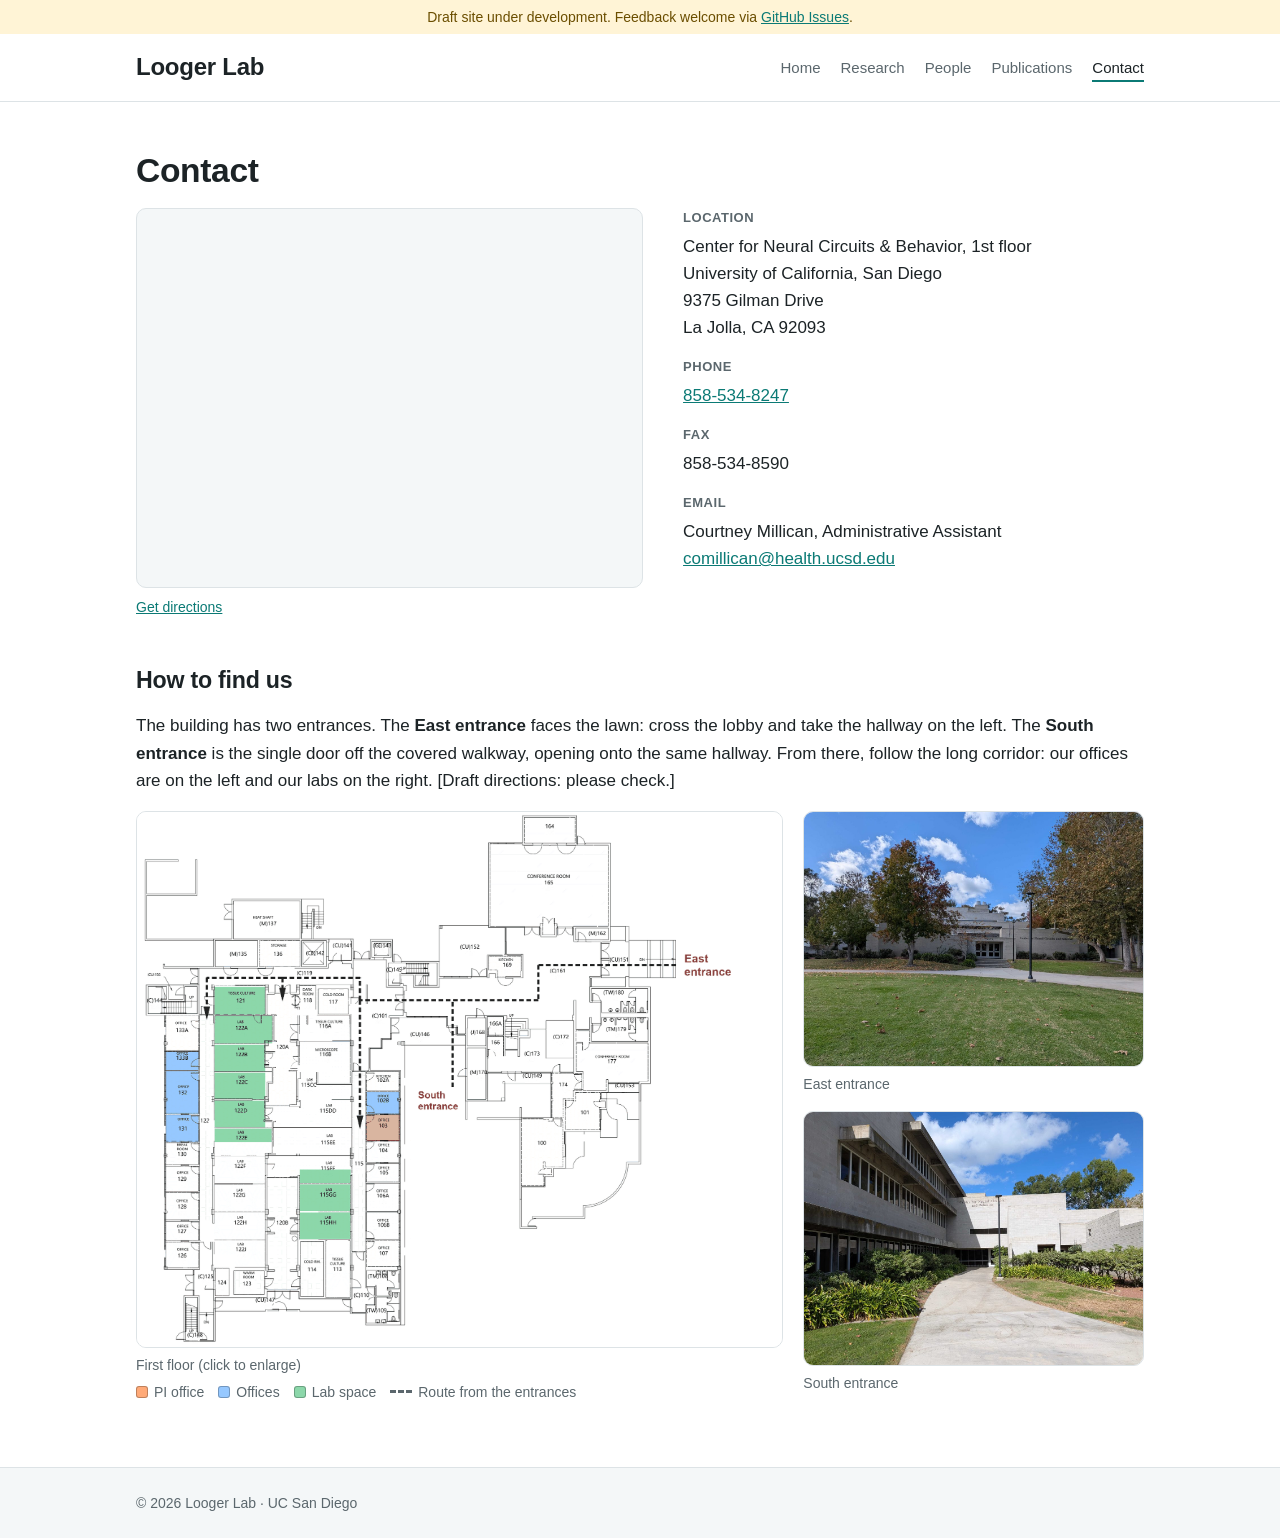
==== commit 8d628acb: "People: PI shown as a clickable landscape card instead of a Profile button Co-Authored-By: Claude Op" ====
--- a/contact.html
+++ b/contact.html
@@ -7,8 +7,8 @@
   <meta name="robots" content="noindex, nofollow">
   <title>Contact · Looger Lab</title>
   <meta name="description" content="Contact and join the Looger Lab at UC San Diego.">
-  <link rel="stylesheet" href="assets/css/style.css?v=d467db86">
-  <script src="assets/js/site.js?v=5abb5541" defer></script>
+  <link rel="stylesheet" href="assets/css/style.css?v=6e74a70d">
+  <script src="assets/js/site.js?v=23e1e398" defer></script>
 </head>
 <body>
   <main>
--- a/assets/css/style.css
+++ b/assets/css/style.css
@@ -517,6 +517,8 @@
   display: flex;
   gap: 32px;
   align-items: center;
+  max-width: 640px;
+  padding: 24px 28px;
   margin: 8px 0 40px;
 }
 .pi-photo {
@@ -531,7 +533,7 @@
 }
 .pi-text h2 { margin: 0 0 8px; font-size: 1.6rem; }
 .pi-text .role { color: var(--accent); font-weight: 600; line-height: 1.7; margin: 0 0 8px; }
-.pi-text .button { margin-top: 8px; }
+.pi-text .role { margin-bottom: 0; }
 
 .people-tabs {
   display: flex;
@@ -559,8 +561,8 @@
 .alumni-heading { margin-top: 48px; }
 
 @media (max-width: 600px) {
-  .pi-feature { flex-direction: column; align-items: flex-start; gap: 16px; }
-  .pi-photo { width: 160px; height: 160px; }
+  .pi-feature { gap: 16px; padding: 16px; }
+  .pi-photo { width: 110px; height: 110px; }
   .people-tabs { gap: 4px 18px; }
 }
 
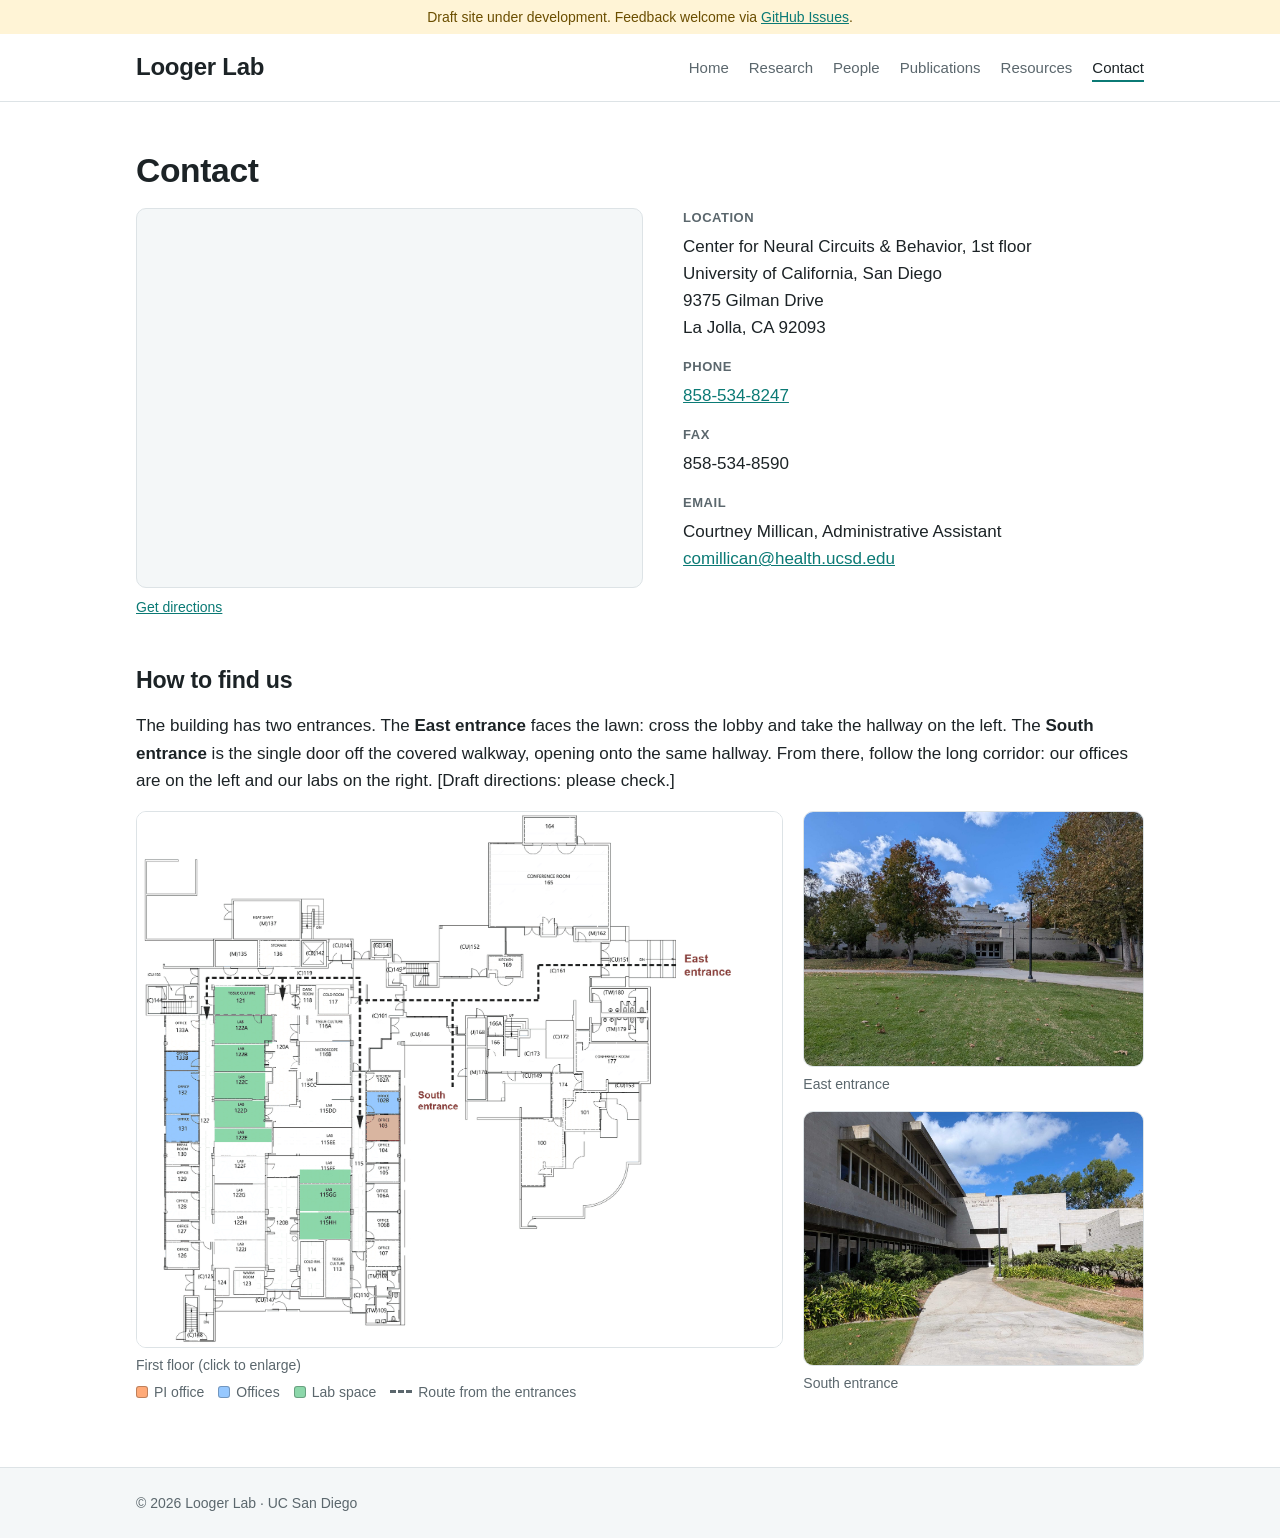
==== commit 166326c6: "Add Resources page: Addgene, Bloomington, JAX, ZFIN; collaboration note - New Resources page in the " ====
--- a/contact.html
+++ b/contact.html
@@ -7,8 +7,8 @@
   <meta name="robots" content="noindex, nofollow">
   <title>Contact · Looger Lab</title>
   <meta name="description" content="Contact and join the Looger Lab at UC San Diego.">
-  <link rel="stylesheet" href="assets/css/style.css?v=6e74a70d">
-  <script src="assets/js/site.js?v=23e1e398" defer></script>
+  <link rel="stylesheet" href="assets/css/style.css?v=f8451699">
+  <script src="assets/js/site.js?v=c4802423" defer></script>
 </head>
 <body>
   <main>
--- a/assets/css/style.css
+++ b/assets/css/style.css
@@ -656,3 +656,40 @@
 .route-dash { display: inline-block; width: 22px; border-top: 3px dashed currentColor; }
 .find-us-figures > * { min-width: 0; }
 .pub-list .journal { font-weight: 700; color: var(--text); }
+
+/* Resources page */
+.resource-grid {
+  display: grid;
+  grid-template-columns: repeat(2, minmax(0, 1fr));
+  gap: 20px;
+  margin-top: 24px;
+}
+.resource-card {
+  display: flex;
+  flex-direction: column;
+  color: inherit;
+  text-decoration: none;
+  transition: border-color 0.15s ease, transform 0.15s ease;
+}
+.resource-card:hover { border-color: var(--accent); transform: translateY(-2px); }
+.resource-card:focus-visible { outline: 3px solid var(--accent); outline-offset: 2px; }
+.resource-card h2 { font-size: 1.2rem; margin: 4px 0 8px; }
+.resource-card p { margin: 0 0 14px; color: var(--muted); font-size: 15px; }
+.resource-card .more { margin-top: auto; color: var(--accent); font-weight: 600; font-size: 15px; }
+.resource-kind { font-size: 12px; font-weight: 600; text-transform: uppercase; letter-spacing: 0.05em; color: var(--muted); }
+.inline-link { color: var(--accent); text-decoration: underline; cursor: pointer; }
+.collab-note {
+  margin-top: 40px;
+  padding: 24px 28px;
+  border-radius: var(--radius);
+  background: var(--accent-soft);
+  max-width: 820px;
+}
+.collab-note h2 { margin-top: 0; }
+.collab-note p:last-child { margin-bottom: 0; }
+@media (max-width: 700px) {
+  .resource-grid { grid-template-columns: 1fr; }
+  .collab-note { padding: 18px; }
+}
+.resource-card h2 { white-space: nowrap; overflow: hidden; text-overflow: ellipsis; }
+.resource-card .deposit { font-weight: 400; color: var(--muted); }
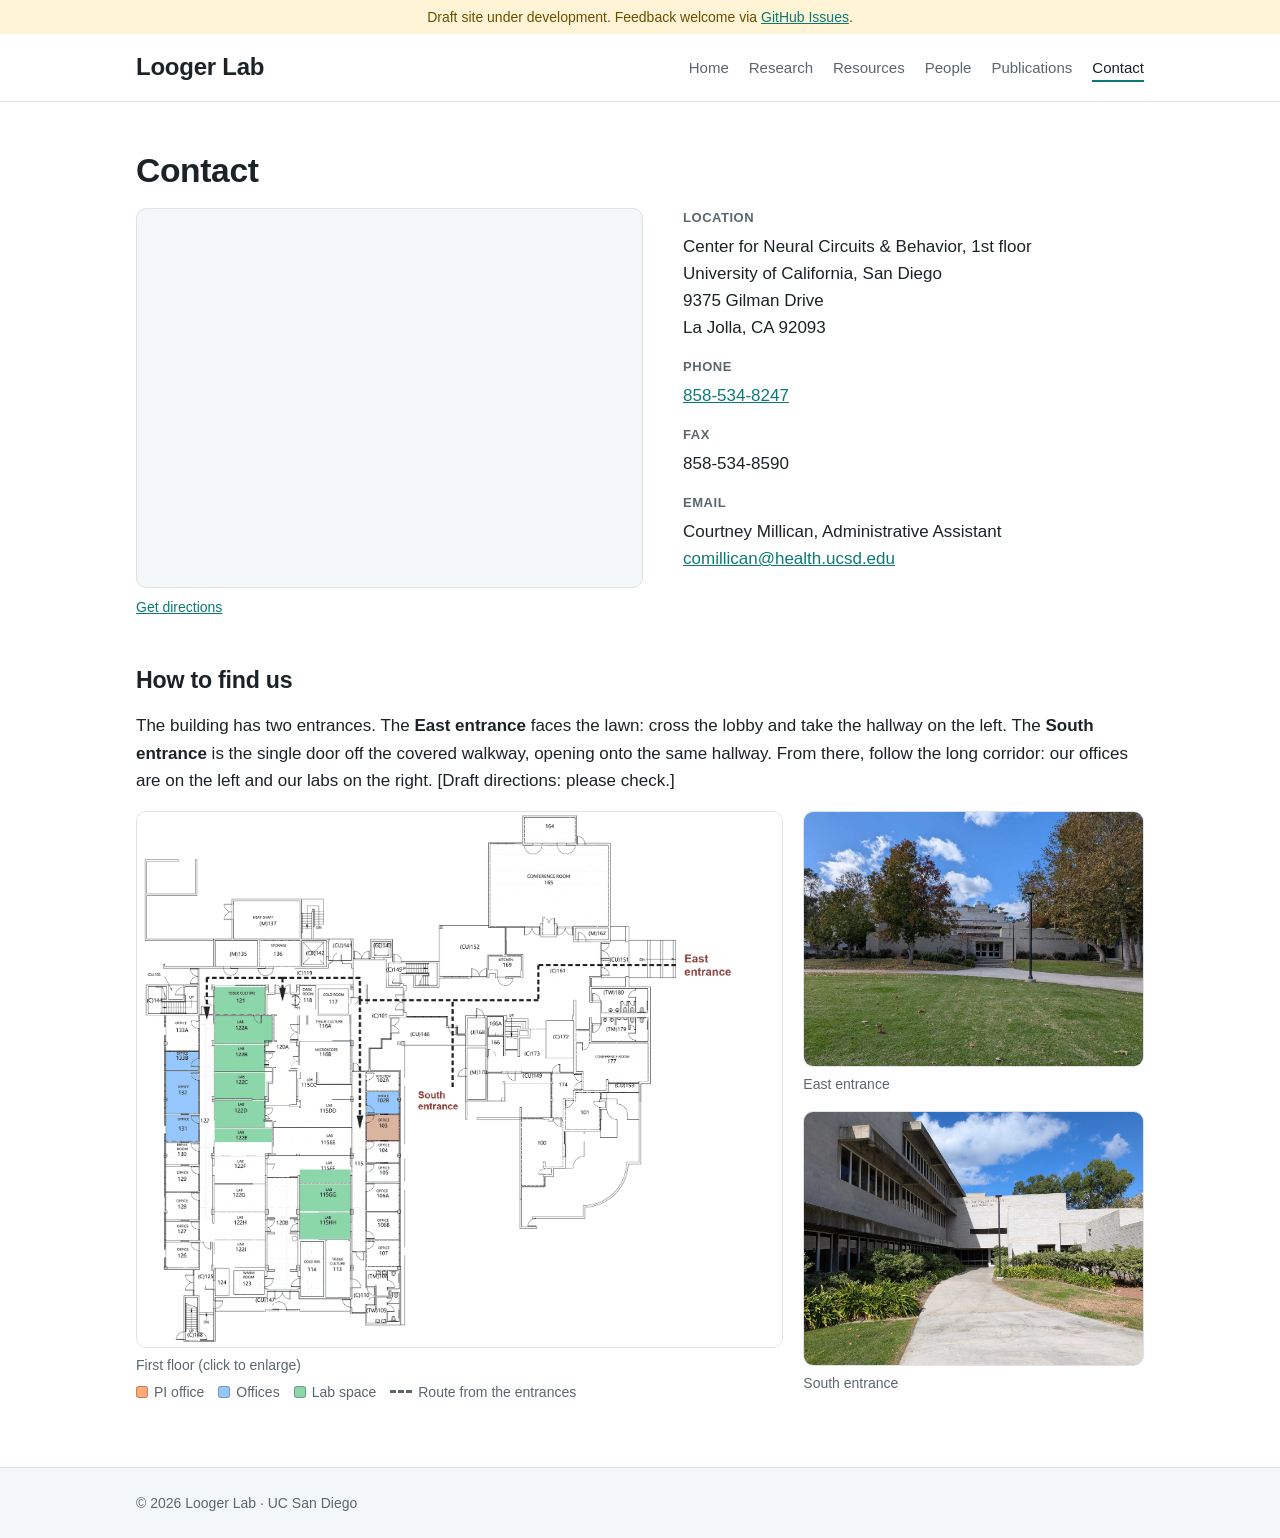
==== commit 53af2868: "Menu: move Resources after Research Co-Authored-By: Claude Opus 5.5 <noreply@anthropic.com>" ====
--- a/contact.html
+++ b/contact.html
@@ -8,7 +8,7 @@
   <title>Contact · Looger Lab</title>
   <meta name="description" content="Contact and join the Looger Lab at UC San Diego.">
   <link rel="stylesheet" href="assets/css/style.css?v=f8451699">
-  <script src="assets/js/site.js?v=c4802423" defer></script>
+  <script src="assets/js/site.js?v=7882c7ed" defer></script>
 </head>
 <body>
   <main>
